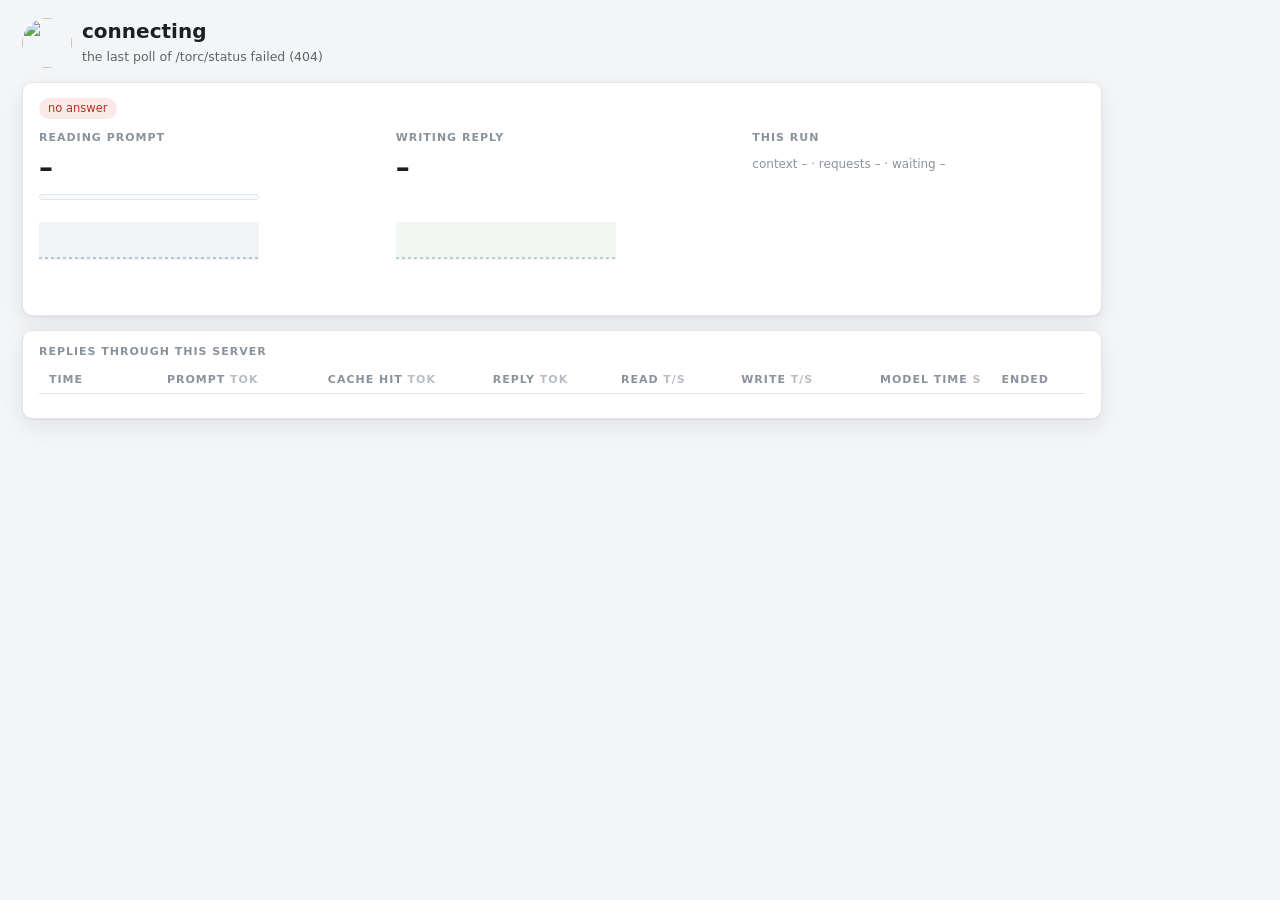
==== model/src/chat/status.html @ 4c2786c3 "server: its own status page, off unless TORC_STATUS=1 /torc/status answers with the numbers the page" ====
<!doctype html>
<!-- What this server is doing: the model it runs, how far the prompt in progress has been read, and the replies that
     went through it. Everything on the page is a number the server measured over a named interval - the seconds a
     prompt has been reading, the seconds a reply has been writing - so the page does arithmetic with nothing but a
     division, and holds no history of its own to drift out of step. -->
<meta charset="utf-8">
<!-- the page loads nothing but its own server: no fonts, no scripts, no analytics to trust with the model's name.
     Everything below is inline, and the two connections it makes are both to this server - the numbers at
     /torc/status and the app's own mark at /torc/mark.png -->
<meta http-equiv="Content-Security-Policy"
      content="default-src 'none'; connect-src 'self'; img-src 'self'; style-src 'unsafe-inline';
           script-src 'unsafe-inline'">
<title>torc · status</title>
<meta name="viewport" content="width=device-width, initial-scale=1">
<style>
/* The colours, fonts and shapes below are the desktop app's own: the values are copied from ui/renderer/styles.css,
   same variable names, and the dark values come from the same prefers-color-scheme query the app answers. So this
   page takes the theme the app is in - the system's - without a setting of its own, and keeps the app's one accent
   with colour reserved for state. The series colours are those tokens: reading is the accent, writing is the good
   colour, a stalled prompt is the warn colour. */
:root {
  --ground: #F4F5F7; --panel: #FFFFFF; --panel2: #F9FAFB; --line: #E2E5E9;
  --ink: #1B1F24; --ink2: #5A646F; --ink3: #8A939D;
  --accent: #2F5D8A; --accent-soft: #E7EEF5;
  --good: #2E7D4F; --good-soft: #E6F2EB; --warn: #A86A12; --warn-soft: #FBF1E1; --bad: #B83227; --bad-soft: #FBE9E7;
  --shadow: 0 1px 2px rgba(16, 24, 32, .06), 0 8px 24px rgba(16, 24, 32, .08);
  --ui: "Segoe UI Variable Text", "Segoe UI", system-ui, sans-serif;
  --display: "Segoe UI Variable Display", "Segoe UI", system-ui, sans-serif;
  --mono: "Cascadia Mono", "Cascadia Code", Consolas, monospace;
  --read: var(--accent); --write: var(--good); --busy: var(--warn); --idle: var(--ink3);
  color-scheme: light;
}
@media (prefers-color-scheme: dark) {
  :root {
    --ground: #101317; --panel: #161A1F; --panel2: #1B2026; --line: #262C33;
    --ink: #E5E8EC; --ink2: #9AA4AF; --ink3: #6C7681;
    --accent: #79A9D8; --accent-soft: #1C2A38;
    --good: #5FB585; --good-soft: #17271E; --warn: #D9A04A; --warn-soft: #2A2214; --bad: #E06A5F; --bad-soft: #2E1816;
    --shadow: 0 1px 2px rgba(0, 0, 0, .4), 0 10px 30px rgba(0, 0, 0, .35);
    color-scheme: dark;
  }
}
* { box-sizing: border-box; }
[hidden] { display: none !important; }
:focus-visible { outline: 2px solid var(--accent); outline-offset: 2px; border-radius: 4px; }
body {
  margin: 0; padding: 18px 22px 28px; background: var(--ground); color: var(--ink);
  font: 13.5px/1.5 var(--ui); animation: fadein .45s ease-out both;
}
@keyframes fadein { from { opacity: 0; } to { opacity: 1; } }
.num, .v { font-variant-numeric: tabular-nums; }
main { max-width: 1080px; }
/* the model name and the two lines under it are the page's title block, in the app's own title sizes */
h1 { font: 600 20px/1.25 var(--display); margin: 0 0 4px; overflow-wrap: anywhere; }
.sub { color: var(--ink2); font-size: 12.5px; }
/* the header is the desktop app's header: its mark, then two lines beside it. The values are the app's own from
   ui/renderer/styles.css, including the round crop, so the page reads as the same product rather than a related one */
.brand { display: flex; align-items: center; gap: 10px; }
/* the app's mark and its round crop at the size a heading read from across a room works at - the app draws it inside
   a window, the page draws the same bytes larger. The size is written here and not left to the file: the mark's own
   pixels are 96, and a rule CSS cannot parse is not an error page, it is a logo at 96 */
.brand .mark { width: 50px; height: 50px; display: block; border-radius: 50%; }
section { background: var(--panel); border: 1px solid var(--line); border-radius: 10px; box-shadow: var(--shadow);
  padding: 14px 16px 16px; margin-top: 14px; }
/* panel labels: the app's h3 - small, uppercase, letter-spaced, in the third ink */
h2, .k { font: 600 11px var(--ui); letter-spacing: .09em; text-transform: uppercase; color: var(--ink3);
  margin: 0 0 8px; }
/* the panels start at the same line: their labels are for the numbers under them, and centring them makes one long
   heading push every other heading down the page */
.row { display: flex; flex-wrap: wrap; gap: 24px; }
/* what the engine is doing, on its own line above the tiles. It was a column of the row below: it carries a few words
   and nothing else, and a column that wide is what separated the reading and writing tiles once the window got narrow
   enough for the row to wrap */
.state { margin-bottom: 12px; }
/* a metric is a column, and its graph is pushed to the bottom of it: the two graphs are then drawn at the same height
   on the page, which they were not while each card took its own height. What makes the reading card taller is its
   progress bar, and the honest answer to that is for the other cards to leave the same space empty - a bar is not
   something a prompt that is not being read has - rather than for their graphs to ride up beside it */
.metric { flex: 1 1 14rem; min-width: 12rem; display: flex; flex-direction: column; }
.v { font-size: 1.75rem; font-weight: 600; line-height: 1.15; }
/* a rate the server measured minutes ago is the best guess at the current one, but it is not a moving number, and
   showing it in the ink colour of a live one is how it gets read as one */
.v.stale { color: var(--ink2); }
.s { color: var(--ink3); font-size: 12px; margin-top: 3px; }
/* what a prompt is doing in words grows and shrinks from second to second. Everything a reader watches - the number,
   the bar, the curve - is laid out above those words, and their height is reserved, so that nothing below the number
   moves while a prompt is being read */
#readsub, #writesub { min-height: 3em; }
.badge { display: inline-flex; align-items: center; gap: 5px; padding: 1px 8px; border-radius: 999px;
  font-size: 11.5px; background: var(--panel2); color: var(--ink2); border: 1px solid var(--line); }
.badge.busy { background: var(--accent-soft); color: var(--accent); border-color: transparent; }
.badge.bad { background: var(--bad-soft); color: var(--bad); border-color: transparent; }
/* how much of the prompt has been read, when its size is known: a bar is read at a glance, a token count is not. The
   second segment is how far the block in flight has got. It is drawn apart from the first on purpose: the first counts
   tokens the engine finished, the second is how far one forward pass has travelled, which is a different kind of
   number and should not look like the same one. */
/* the width a graph is drawn at, and the bar over it is drawn at the same width so the two read as two views of one
   prompt. Said once, because a plot that gets wider and leaves its bar behind is the interesting failure */
:root { --plot: 220px; }
.prog { margin-top: 10px; }
.bar, #readspark, #writespark { width: var(--plot); max-width: 100%; }
.bar { height: 6px; background: var(--panel2); border: 1px solid var(--line); border-radius: 999px;
  overflow: hidden; display: flex; }
.bar i { display: block; height: 100%; width: 0; background: var(--accent); border-radius: 999px;
  transition: width .4s ease; }
.bar i.part { opacity: .35; border-top-left-radius: 0; border-bottom-left-radius: 0; }
/* the percent belongs to the bar it measures, not to the sentence above it: centred under the track it is read as the
   bar's own label, and the track is never removed - an empty one says "nothing is being read" without moving anything
   on the page. Its height is its own line height whether or not there is a percent to show: a label that appears and
   disappears moves the graph below it by a few pixels at the start and end of every prompt */
.pct { text-align: center; color: var(--ink3); font-size: 11.5px; margin-top: 4px; min-height: 1.5em;
  font-variant-numeric: tabular-nums; }
/* whether this model was measured on this machine, said under its name: every speed further down the page depends on
   it, so it belongs above them rather than in a table a reader has to open */
.lay.bad { color: var(--warn); font-weight: 600; }
svg { display: block; max-width: 100%; }
/* the graph of a metric is pinned to the bottom of its card: the two graphs are then on one line down the page, and
   the padding is the gap that stays when there is no room left to distribute */
#readspark, #writespark { margin-top: auto; }
/* the gap above a graph lives in the drawing, never as padding on the svg: padding moves the drawing down inside its
   own box and the box then clips what it grew over, which is 34 units of plot losing its bottom 6 - exactly the row
   the line at 0 is drawn on. A card that is narrower than the plot gets the same treatment horizontally, so the plot
   is given a viewBox and scales instead of losing the samples at the right, which are the newest ones. */
table { width: 100%; border-collapse: collapse; font-variant-numeric: tabular-nums; }
th, td { text-align: left; padding: 7px 10px; border-bottom: 1px solid var(--line); font-size: 12.5px; }
th.n, td.n { text-align: right; }
/* headers sit at the top of their column: one of them wraps to two lines and the others would otherwise sit level
   with its second, which reads as a column of numbers starting in the middle of the table */
th { color: var(--ink3); vertical-align: top; font: 600 11px var(--ui); letter-spacing: .09em;
    text-transform: uppercase; }
th .u { opacity: .6; }
td.snip { padding-top: 0; color: var(--ink3); white-space: nowrap; overflow: hidden;
          text-overflow: ellipsis; max-width: 34rem; }
/* a request and its text are one entry: the line the shared cell border draws between them reads as another row of
   numbers, so the pair keeps one line under it and none inside */
tr.pair td { border-bottom: 0; padding-bottom: 2px; }
/* an address in the same fixed-width face the numbers use: it is compared across rows by eye, and a proportional face
   makes 192.0.2.1 and 192.0.2.7 look the same width apart */
td.ip { font-family: var(--mono); font-size: 12px; color: var(--ink2); white-space: nowrap; }
/* A phone is narrower than nine columns: measured at 390px the header row alone wants 744px, so the columns are
   squeezed to 51-72px each, every header wraps to several lines and the last three columns leave the screen. Below that
   width a reply becomes a small block instead, three lines of labelled values in the same order as the columns. The
   labels are the column headers' own words, carried on each cell as data-l for exactly this case, so nothing gains or
   loses a name between the two layouts and a renamed header has to be renamed in one place. */
@media (max-width: 640px) {
  #replies thead { display: none; }
  #replies tbody tr { display: grid; grid-template-columns: repeat(3, minmax(0, auto)); gap: 2px 8px;
    padding: 4px 0; border-bottom: 1px solid var(--line); }
  #replies tbody tr.pair { border-bottom: 0; padding-bottom: 0; }
  #replies td { border: 0; padding: 0; text-align: left; min-width: 0; overflow-wrap: anywhere; }
  /* the column's own words ride on the cell, so the names stay the same in both layouts. The caption is its own line:
     a long value ("453.9 s" under model time s) sharing the caption's line breaks the number across two instead. */
  #replies td[data-l]::before { content: attr(data-l); display: block; color: var(--ink3);
    font: 600 9.5px var(--ui); letter-spacing: .09em; text-transform: uppercase; }
  /* a reply's end belongs next to the line that says when it started, not at the bottom of the block: together they
     are the span being looked at. Pinning it leaves the other eight cells to fill the lines below in column order. */
  #replies td[data-l="ended"] { grid-column: 3; grid-row: 1; }
  #replies td[colspan] { grid-column: 1 / -1; }
}
.off { color: var(--ink3); font-size: 12px; margin-top: 8px; }
</style>
<main>
<div class="brand">
  <img class="mark" src="/torc/mark.png" alt="">
  <div>
    <h1 id="model">connecting</h1>
    <div class="sub" id="engine"></div>
  </div>
</div>

<section>
  <div class="state"><div id="state" class="badge">idle</div></div>
  <div class="row">
    <div class="metric"><div class="k">reading prompt</div>
      <div class="v" id="read">–</div>
      <div class="prog"><div class="bar" id="readbar"><i id="readfill"></i><i id="readpart" class="part"></i></div>
        <div class="pct" id="readpct"></div></div>
      <svg id="readspark" width="220" height="38" viewBox="0 0 220 38" preserveAspectRatio="none"></svg>
      <div class="s" id="readsub"></div></div>
    <div class="metric"><div class="k">writing reply</div>
      <div class="v" id="write">–</div>
      <svg id="writespark" width="220" height="38" viewBox="0 0 220 38" preserveAspectRatio="none"></svg>
      <div class="s" id="writesub"></div></div>
    <div class="metric"><div class="k">this run</div>
      <div class="s" id="run">context – · requests – · waiting –</div></div>
  </div>
</section>

<section>
  <div class="k">replies through this server</div>
  <table id="replies"><thead><tr>
    <th>time</th><th class="ip" id="thclient" hidden>from</th><th class="n">prompt <span class="u">tok</span></th>
    <th class="n">Cache Hit <span class="u">tok</span></th>
    <th class="n">reply <span class="u">tok</span></th>
    <th class="n">read <span class="u">t/s</span></th><th class="n">write <span class="u">t/s</span></th>
    <th class="n">model time <span class="u">s</span></th><th>ended</th>
  </tr></thead><tbody></tbody></table>
  <div class="off" id="notext"></div>
</section>
</main>
<script>
// The whole page is one poll of one address. Every rate on it is a number the server measured over a named interval:
// the rate of the block being read, the span the reply's last tokens were written in, the seconds a prompt has been
// reading. The page divides nothing that the server has not already timed, and where it does divide - the average over
// a prompt so far - it says that is what it shows. The graphs are the last minute of those readings, newest at the
// right, history flowing right to left.
const AT = 60;                    // seconds of history in the graphs
const H = {read: [], write: []};  // [epoch_seconds, value], trimmed to AT
const TOP = {};                   // top of each graph's scale, held between polls because it is approached, not reset
// When each series began, kept even after the window has moved past it: the edge drawn at the start of a series
// belongs to that moment, and once it has scrolled out at the left there is nothing there to close.
const BEGUN = {read: 0, write: 0};
const $ = (id) => document.getElementById(id);
const num = (n, d = 0) => (Number.isFinite(n) ? n.toLocaleString(undefined, {maximumFractionDigits: d}) : "–");
// One clock on this page, 24-hour, whatever the browser's locale is set to. The times in that table are read next to
// seconds-elapsed and prompt durations, so an hour that could be twelve hours either way is the one thing on here
// worth pinning down. Grouping of numbers is left to the locale, because a separator that reads wrong is only ugly.
const clock = (epoch) => new Date(epoch * 1000).toLocaleTimeString(undefined, {hour12: false});

function spark(which, id, color) {
  const now = Date.now() / 1000, pts = H[which].filter((p) => now - p[0] <= AT);
  const svg = $(id), w = +svg.getAttribute("width"), h = +svg.getAttribute("height");
  const vals = pts.map((p) => p[1]);
  const hi = Math.max(...vals, 1), lo = Math.min(...vals, hi);
  // a series that never moves has no height to scale against, and a line pinned to the top of the frame reads as
  // "at maximum" when it only means "constant" - so a flat one is drawn through the middle instead
  const flat = hi - lo < 0.02 * hi;
  // The height of the frame is what the window holds, approached a twentieth of its own height per poll rather than
  // jumped to. Recomputed and applied in one step, one block reporting a slightly different rate rescales every point
  // already drawn: the line a reader was watching slid down half its frame and back up while the machine held one
  // speed, and a plot whose ruler changes under the line cannot be read for a trend at all. A new measurement is meant
  // to move the newest point, not the frame around the points before it.
  // Two things follow. Only a series with samples may choose the scale, so the frame's first paint - which has none -
  // cannot seed it at nothing and leave the first real rate climbing towards a frame it starts out above. And the scale
  // is never below the highest value in the window: a scale on its way up must not push the line out of the frame.
  if (pts.length) {
    const want = flat ? hi * 2 : hi * 1.08, cur = TOP[which] || want, step = cur * 0.05;
    const eased = Math.abs(want - cur) <= step ? want : cur + Math.sign(want - cur) * step;
    TOP[which] = Math.max(hi, eased);
  }
  const top = TOP[which] || 1;
  // x counts back from the right edge, so the line grows in from the right and what is already drawn walks left.
  // The zero of the scale sits 2px inside the frame: a rate of nothing is a reading too, and a line laid on the
  // bottom edge is cut in half by the frame, where it looks like a plot that stopped rather than a machine that is
  // idle - which is the one thing a person watching it needs to be able to tell apart.
  const x = (t) => w - ((now - t) / AT) * w;
  // the box is 38 units for 30 of scale: 6 of air under the numbers above it and 2 inside its bottom edge. Both live
  // in the drawing, because anything the box grows by in CSS takes the bottom of the plot away first.
  const y = (v) => 6 + (1 - v / top) * (h - 8);
  const xy = pts.map(([t, v]) => `${x(t)},${y(v)}`).join(" ");
  // three things are drawn whatever the series holds, and the frame's own tint is one of them: the history only
  // starts when the page is opened, so without it the plot is a line growing out of nowhere from the right, and it is
  // not obvious whether nothing is happening or the page stopped drawing.
  // the tint of the plot area (.06) and the tint between the line and its zero (.14) are different strengths of the
  // same colour on purpose: the first says how wide the plot is, the second says how much was measured.
  const bg = `<rect x="0" y="0" width="${w}" height="${h}" fill="${color}" fill-opacity=".06"/>`;
  // the line at 0 is drawn in the series' own colour, below any measured rate, and dashed: a dashed baseline says
  // "this is where nothing is", so it cannot be mistaken for a rate that held, and it stays visible in both tiles
  // while the other one is busy - a writing line parked at 0 during a prefill is the answer to "is it only reading?"
  const zero = `<line x1="0" y1="${y(0)}" x2="${w}" y2="${y(0)}" stroke="${color}" stroke-opacity=".6" `
    + `stroke-dasharray="3 3" stroke-width="1"/>`;
  if (pts.length < 1) {
    svg.innerHTML = bg + zero;
    return;
  }
  // the left end of the drawn series is closed by a stem from zero up to the first value. The history starts when the
  // page is opened, and an open end there reads as a plot that was cut off rather than as a machine that started
  // then. One sample is drawn as this stem alone: a line needs two points, a measurement does not.
  // Once the window has moved past that first sample the stem is dropped: the samples before it were trimmed away, so
  // a vertical line pinned to the left edge would keep claiming a start that is no longer on the screen, standing
  // still while everything in the graph scrolls past it. A single sample keeps its stem however old the series is -
  // it is the only mark that measurement has, and it scrolls out on its own within one window.
  const begun = now - BEGUN[which] <= AT;
  const stem = begun || pts.length < 2
    ? `<line x1="${x(pts[0][0])}" y1="${y(0)}" x2="${x(pts[0][0])}" y2="${y(pts[0][1])}" `
      + `stroke="${color}" stroke-width="1.5"/>`
    : "";
  if (pts.length < 2) {
    svg.innerHTML = bg + zero + stem;
    return;
  }
  const last = pts[pts.length - 1][0];
  const area = `M${x(pts[0][0])},${y(0)} L${xy.replaceAll(" ", " L")} L${x(last)},${y(0)} Z`;
  svg.innerHTML = bg + `<path d="${area}" fill="${color}" fill-opacity=".14"/>` + zero + stem
    + `<polyline points="${xy}" fill="none" stroke="${color}" stroke-width="1.5"/>`;
}

// How old a rate has to be before it stops looking live. The engine measures a block when the block ends, so a rate's
// age runs up to the length of a block before the next report resets it, and a fixed limit dimmed the number once per
// block wherever a block took longer than the limit - the page watching its own threshold instead of the machine. The
// limit is the cadence the engine is keeping now: twice the longest gap between its last reports, never under 8 s.
const CADENCE = {};
function cadenceLimit(which, age) {
  const c = CADENCE[which] || (CADENCE[which] = {age: null, gaps: []});
  // an age that fell means a report arrived, and the age it fell from was the gap between the two
  if (c.age !== null && age < c.age) { c.gaps.push(c.age); if (c.gaps.length > 5) c.gaps.shift(); }
  c.age = age;
  return Math.max(8, 2 * Math.max(0, ...c.gaps));
}

function push(which, value) {
  const now = Date.now() / 1000;
  if (!H[which].length) BEGUN[which] = now;
  H[which].push([now, value]);
  while (H[which].length && now - H[which][0][0] > AT) H[which].shift();
}

function rate(done, seconds) {
  return seconds > 0.05 && done > 0 ? done / seconds : 0;
}

// Whether this model was measured on this machine or the engine is running its built-in rules. The server answers the
// provenance of every setting - the same words as /torc/settings - and it is the first thing to know about any speed
// on this page: an untuned model is a different machine from a tuned one, and a rate read off the two is not
// comparable. So it is here, and it is a hover on the layout word rather than a line above the numbers: it describes
// that word, it is looked up now and then rather than watched, and three sentences of it push the rates a person came
// for down the page. The one part worth seeing without asking is that nothing was measured, which is why an unmeasured
// model makes the word the warn colour.
function tuneNote(d) {
  const c = d.chosen || {}, u = d.in_use || {};
  const all = Object.keys(c);
  // a setting this engine does not report is not one it is running. An x86 build has no NPU tier, so counting its
  // `npu_hot` as "the built-in rule" would put a fifth item in a sentence about the four values below. Only when
  // nothing at all is reported does the count fall back to the settings alone, with no values next to it.
  const keys = Object.keys(u).length ? all.filter((k) => k in u) : all;
  if (!keys.length) return null;
  const kinds = keys.map((k) => c[k]);
  const tuned = kinds.filter((v) => v === "tuned").length;
  const bySwitch = kinds.filter((v) => v === "switch").length;
  // "the rest" is not one thing: a value a person set with a switch and a value nobody chose are different
  // facts about the speed on this page, so they are counted apart instead of lumped as unmeasured.
  const byRule = kinds.length - tuned - bySwitch;
  let label, bad;
  if (!tuned && !bySwitch) {
    label = "not measured on this machine — the numbers below run the engine's built-in rules"; bad = true;
  } else if (tuned === keys.length) { label = "measured on this machine"; bad = false; }
  else {
    const parts = [];
    if (tuned) parts.push(`measured here for ${tuned} of ${keys.length}`);
    if (bySwitch) parts.push(`${bySwitch} set by switches`);
    if (byRule) parts.push(`${byRule} on the built-in rule`);
    label = parts.join(" · "); bad = !tuned;
  }
  const src = { tuned: "measured", switch: "switch" };
  const what = keys.filter((k) => k in u)
    .map((k) => `${k} ${k === "guided" || k === "pin" ? (u[k] ? "on" : "off") : num(u[k])}`
      + ` (${src[c[k]] || "built-in rule"})`).join(" · ");
  // a hover is read in lines, so the answer is built as three of them instead of one long sentence
  return {text: [label, what, d.tune_file].filter(Boolean).join("\n"), bad};
}

function draw(d) {
  const live = d.live || {};
  // the header is the desktop app's: the product, its version, and the model it is running named the way the app
  // names a loaded model - the file, without the folder it lives in or the extension it has. The path a switch was
  // given is what /torc/status answers, and it stays there: it is the thing a person at a terminal needs, and not the
  // thing a person glancing at this page recognises
  $("model").textContent = `ToRc ${d.engine || "?"}${d.model_name ? ` - ${d.model_name}` : " - no model loaded"}`;
  // the layout word carries the tuning answer as its hover and takes the warn colour when nothing was measured here
  const note = tuneNote(d);
  const lay = d.layout
    ? `<span class="lay${note && note.bad ? " bad" : ""}"`
      + (note ? ` title="${esc(note.text)}"` : "") + `>layout ${esc(d.layout)}</span>`
    : "";
  $("engine").innerHTML = [lay, d.n_ctx && `context ${num(d.n_ctx)}`].filter(Boolean).join(" &middot; ");
  const running = !!live.busy;
  const badge = $("state");
  badge.className = "badge" + (running ? " busy" : "");
  badge.textContent = running
    ? (live.prompt_tokens
        ? `reading ${num(live.prompt_done)}/${num(live.prompt_tokens)}`
        : `writing ${num(live.decoded)} tokens`)
    : "idle";
  // a reply that has started writing has no prompt left to read, which is why the two are told apart by the
  // prompt counter rather than by a state the server would have to keep for itself
  const prefill = running && live.prompt_tokens > 0;
  // the rate of the block being read is the server's own measurement, and it is the number that tells a reader
  // whether this prefill is going well right now. Beside it the reading since this prompt's first block ended: both
  // points of that span are measured, and it leaves out the block that begins a prompt, which pays for the machine
  // coming back to the model and yields no tokens until it is over. The average over the whole prompt is not shown:
  // on the 24,501-token prompt an agent sends for a two-letter message, that first block is most of what the number
  // would be measuring, and a reader watching a run wants the speed of the run. The span runs between two of the
  // engine's own reports, so this number moves once a block, like the one above it, and not once a second.
  const now = prefill ? (live.prompt_rate || 0) : 0;
  // the engine only measures a block once it has finished one, so at a long context this rate can be minutes old
  const ageS = prefill ? live.prompt_rate_age_s : null;
  const stale = now > 0 && ageS !== null && ageS > cadenceLimit("read", ageS);
  const since = prefill ? (live.prompt_rate_sustained || 0) : 0;
  const read = now || since;
  // the reply's current speed is the span its last tokens were written in, which the server measured. The average over
  // the whole reply is only shown when there are too few recent tokens to measure a span from - a reply one token into
  // itself has no recent speed - and then the line says it is an average, because an average presented as a live rate
  // is the number that seems to fade out as a reply goes on.
  const avgWrite = running && !prefill ? rate(live.decoded, live.output_seconds) : 0;
  const recent = running && !prefill ? live.output_rate : null;
  const write = recent || avgWrite;
  // once a reply is finished the server keeps no counters for it, and the write tile would show a dash. The last
  // reply's rate is a past number: it is drawn dimmed like a stale rate, named as the last reply, and left out of the
  // graph, where a flat line off a finished reply would read as a rate that held.
  const last = (d.replies || [])[0] || null;
  const lastWrite = last ? rate(last.output, last.output_seconds) : 0;
  // a prompt's reading speed is its engine-measured span after the first block ended, not its whole seconds: the
  // time before the first block ends is the machine coming back to the model, and it is a third of a long prompt.
  // A prompt read in one block has no span between two readings - there the whole prompt is that block, and the
  // pair over the whole prompt is the same reading.
  const readRate = (r) => !r ? 0 : (r.reading_seconds > 0 ? rate(r.reading_tokens, r.reading_seconds)
                                                          : rate(r.prompt, r.prompt_seconds));
  const lastRead = readRate(last);
  push("read", read); push("write", write);
  $("read").textContent = read ? `${num(read, 1)} tok/s` : "–";
  // a rate that has not moved for minutes is shown dimmed rather than dropped: it is the speed the last block of
  // this prompt was read at, which is the best guess at the one being read, but it is not a number that is moving
  $("read").className = "v" + (stale ? " stale" : "");
  // how far through the prompt we are, as a bar and its percent: the token counts say the same thing but ask the
  // reader to divide, and the question a prefill asks is how much longer. The second segment of the bar is how far the
  // block in flight has got: a block is one pass over the model's layers, and between two of them nothing else moves,
  // so without it a long prefill looks frozen for minutes. It assumes each layer costs the same, which wide MoE
  // layers do not, so it is drawn apart from the measured part and named on the bar rather than merged into it.
  const block = d.in_use ? (d.in_use.block || 0) : 0;
  const passDone = prefill ? (live.prompt_layer || 0) : 0;
  const passTotal = prefill ? (live.prompt_layers || 0) : 0;
  // capped at what is left to read: at the last block of a prompt a pass can be further along than the tokens
  // remaining, and a bar running past its own end would be arithmetic, not progress
  const inside = passTotal > 0 && block > 0
    ? Math.min(block * (passDone / passTotal), live.prompt_tokens - live.prompt_done) : 0;
  const donePct = prefill && live.prompt_tokens > 0
    ? Math.min(100, (live.prompt_done / live.prompt_tokens) * 100) : 0;
  const pct = Math.min(100, donePct + (prefill && live.prompt_tokens > 0 ? (inside / live.prompt_tokens) * 100 : 0));
  // the track is never taken off the page. An empty one says nothing is being read, and a bar that appears and
  // disappears with each prompt moves the graph drawn under it
  $("readfill").style.width = `${donePct.toFixed(1)}%`;
  $("readpart").style.width = `${Math.max(0, pct - donePct).toFixed(1)}%`;
  // the label names the measured part only: the second segment rests on layers costing the same each, and a number
  // printed under the bar is one the engine measured rather than one it inferred
  $("readpct").textContent = prefill && live.prompt_tokens > 0 ? `${donePct.toFixed(1)} % read` : "";
  // two lines, because that is what a glance at a running prompt takes: where the reading is, and whether it is going
  // at the rate the number above claims. Everything else the engine could say about this prompt - how long it has been
  // reading, how far inside the block the pass has got, how long is left - is true and is left out: a line that changes
  // length every second moves the numbers above it, and a reader watching a run does not read it anyway. Their
  // height is
  // reserved so that nothing under them shifts. Until a prompt has had a second block reported there is no span to
  // name, and the dash says that better than a sentence about why not.
  $("readsub").innerHTML = prefill
    ? `${num(live.prompt_done)} of ${num(live.prompt_tokens)} tokens<br>`
      + (since ? `avg ${num(since, 1)} tok/s whole prompt` : "–")
    : running ? "reading nothing"
      // once a prompt has been read there is a speed to name; before the first one there is nothing to say. The
      // token count is the one the rate is taken over, so the two numbers name the same span.
      : (lastRead ? `last prompt read: ${num(last.reading_seconds > 0 ? last.reading_tokens : last.prompt)}`
        + ` tokens at avg ${num(lastRead, 1)} tok/s whole prompt` : "idle");
  $("write").textContent = write ? `${num(write, 1)} tok/s` : "–";
  $("writesub").textContent = running
    ? (prefill
        // "nothing yet" only stands until the server has answered something: after that the last reply's speed is a
        // real number about this server, and the sentence that explains why there is none is the worse filler
        ? (lastWrite ? `the last reply: ${num(last.output)} tokens at ${num(lastWrite, 1)} tok/s`
                     : "nothing yet")
        : `${num(live.decoded)} tokens · ${num(live.output_seconds, 1)} s · `
          + (recent ? "rate over the last tokens"
                    : "average over the reply so far, too few tokens yet for a current rate"))
    : (lastWrite ? `the last reply: ${num(last.output)} tokens at ${num(lastWrite, 1)} tok/s` : "idle");
  spark("read", "readspark", "var(--read)"); spark("write", "writespark", "var(--write)");
  const t = d.totals || {};
  $("run").textContent = `context ${num(d.n_ctx)} · replies ${num(t.replies)} · waiting ${num(live.waiting)}`
    + (t.cached_tokens ? ` · ${num(t.cached_tokens)} tokens of a prompt came back from cache` : "");
  // whose request each row was, when the server was told to keep that: an address says who had the conversation, which
  // is a second person's business, so the column is either there or not there rather than there and empty
  const who = !!d.client;
  $("thclient").hidden = !who;
  const cols = who ? 9 : 8;
  const rows = (d.replies || []).map((r) => {
    const snip = !!(r.asked || r.reply);
    return `<tr${snip ? ' class="pair"' : ""}><td data-l="time">${clock(r.started)}</td>`
    + (who ? `<td class="ip" data-l="from" title="${esc(r.client)}">`
             + `${esc(r.client_name || r.client)}</td>` : "")
    // the whole prompt the request arrived with, reused tokens included: the figure a conversation grows against, and
    // the column the next one is a part of. The rate further along stays over the part that was read, not over this.
    + `<td class="n" data-l="prompt tok">${num(r.prompt_total)}</td>`
    + `<td class="n" data-l="Cache Hit tok">${num(r.cached)}</td>`
    + `<td class="n" data-l="reply tok">${num(r.output)}</td>`
    + `<td class="n" data-l="read t/s">${num(readRate(r), 1)}</td>`
    + `<td class="n" data-l="write t/s">${num(rate(r.output, r.output_seconds), 1)}</td>`
    + `<td class="n" data-l="model time s">${num(r.prompt_seconds + r.output_seconds, 1)} s</td>`
    + `<td data-l="ended">${r.finish}</td></tr>`
    + (snip ? `<tr><td class="snip" colspan="${cols}">← ${esc(r.asked)} → `
        // a thinking model whose cap stopped it before it answered: what follows is what it thought, and the page
        // says so instead of letting it read as the answer
        + (r.thinking ? "<em>thinking:</em> " : "") + esc(r.reply) + "</td></tr>" : "");
  }).join("");
  $("replies").tBodies[0].innerHTML = rows || `<tr><td colspan="${cols}" class="off">nothing yet</td></tr>`;
  $("notext").textContent = d.text ? "" : "the text of a request and its reply is not shown: TORC_STATUS_TEXT is off";
}

const esc = (s) => String(s || "").replace(/[&<>"]/g, (c) => (
  {"&": "&amp;", "<": "&lt;", ">": "&gt;", '"': "&quot;"}[c]));

async function poll() {
  try {
    const r = await fetch("/torc/status", {cache: "no-store"});
    if (!r.ok) throw new Error(r.status);
    draw(await r.json());
  } catch (e) {
    // a server that has stopped answering keeps its page up and says so, rather than freezing on its last numbers
    $("state").className = "badge bad";
    $("state").textContent = "no answer";
    $("engine").textContent = `the last poll of /torc/status failed (${e.message})`;
  }
}
// both frames before the first answer: a page that opens on an empty box cannot tell an idle machine from a page
// that has not drawn anything yet, and the two lines at 0 are what say that nothing has happened lately
spark("read", "readspark", "var(--read)");
spark("write", "writespark", "var(--write)");
poll();
setInterval(poll, 1000);
</script>
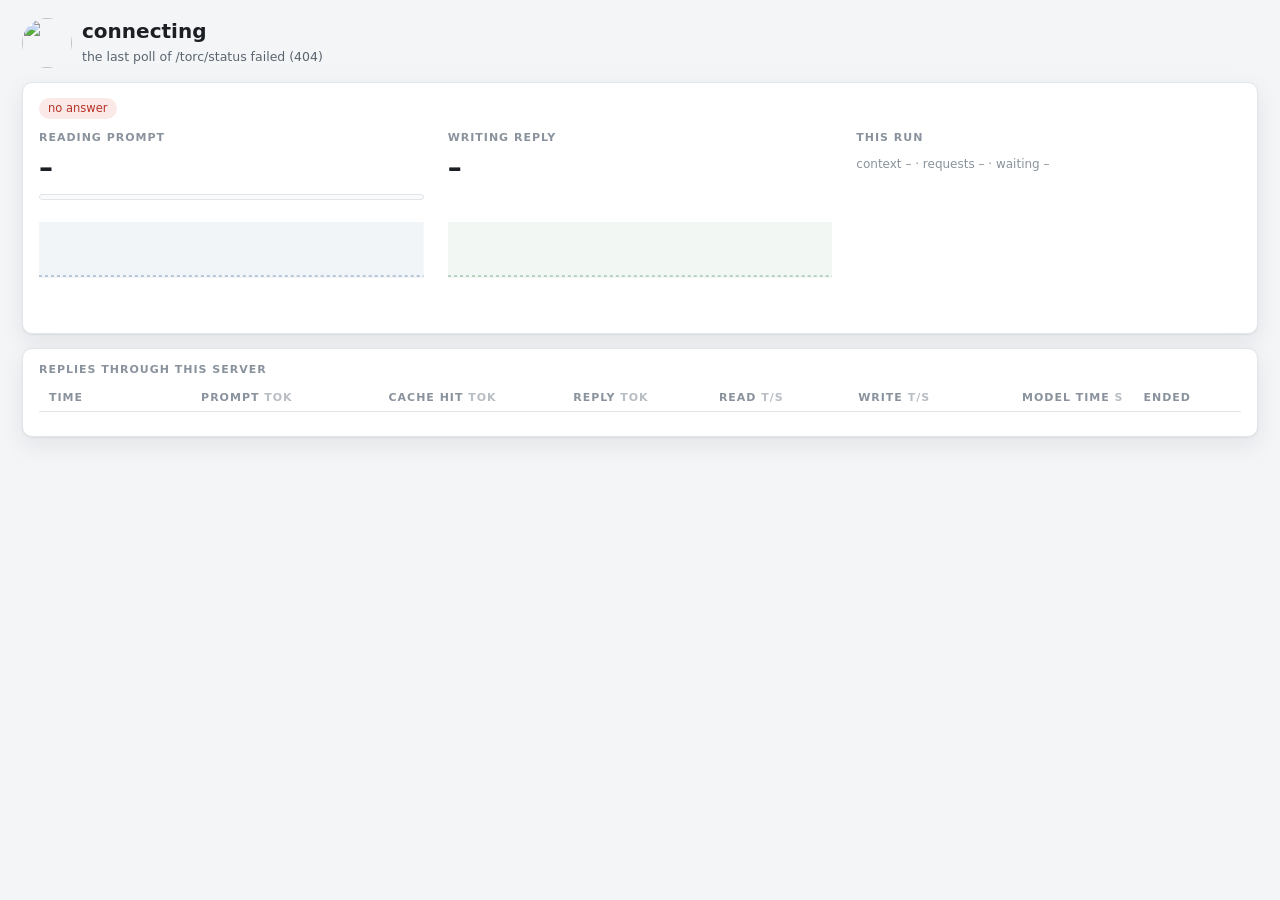
==== commit b759190b: "ToRc 0.1.8" ====
--- a/model/src/chat/status.html
+++ b/model/src/chat/status.html
@@ -10,7 +10,7 @@
 <meta http-equiv="Content-Security-Policy"
       content="default-src 'none'; connect-src 'self'; img-src 'self'; style-src 'unsafe-inline';
            script-src 'unsafe-inline'">
-<title>torc · status</title>
+<title>ToRc · status</title>
 <meta name="viewport" content="width=device-width, initial-scale=1">
 <style>
 /* The colours, fonts and shapes below are the desktop app's own: the values are copied from ui/renderer/styles.css,
@@ -49,7 +49,6 @@
 }
 @keyframes fadein { from { opacity: 0; } to { opacity: 1; } }
 .num, .v { font-variant-numeric: tabular-nums; }
-main { max-width: 1080px; }
 /* the model name and the two lines under it are the page's title block, in the app's own title sizes */
 h1 { font: 600 20px/1.25 var(--display); margin: 0 0 4px; overflow-wrap: anywhere; }
 .sub { color: var(--ink2); font-size: 12.5px; }
@@ -58,7 +57,7 @@
 .brand { display: flex; align-items: center; gap: 10px; }
 /* the app's mark and its round crop at the size a heading read from across a room works at - the app draws it inside
    a window, the page draws the same bytes larger. The size is written here and not left to the file: the mark's own
-   pixels are 96, and a rule CSS cannot parse is not an error page, it is a logo at 96 */
+   pixels are 96, and a rule CSS cannot parse leaves the logo at 96 */
 .brand .mark { width: 50px; height: 50px; display: block; border-radius: 50%; }
 section { background: var(--panel); border: 1px solid var(--line); border-radius: 10px; box-shadow: var(--shadow);
   padding: 14px 16px 16px; margin-top: 14px; }
@@ -74,7 +73,7 @@
 .state { margin-bottom: 12px; }
 /* a metric is a column, and its graph is pushed to the bottom of it: the two graphs are then drawn at the same height
    on the page, which they were not while each card took its own height. What makes the reading card taller is its
-   progress bar, and the honest answer to that is for the other cards to leave the same space empty - a bar is not
+   progress bar, and the answer to that is for the other cards to leave the same space empty - a bar is not
    something a prompt that is not being read has - rather than for their graphs to ride up beside it */
 .metric { flex: 1 1 14rem; min-width: 12rem; display: flex; flex-direction: column; }
 .v { font-size: 1.75rem; font-weight: 600; line-height: 1.15; }
@@ -96,7 +95,7 @@
    number and should not look like the same one. */
 /* the width a graph is drawn at, and the bar over it is drawn at the same width so the two read as two views of one
    prompt. Said once, because a plot that gets wider and leaves its bar behind is the interesting failure */
-:root { --plot: 220px; }
+:root { --plot: 100%; }
 .prog { margin-top: 10px; }
 .bar, #readspark, #writespark { width: var(--plot); max-width: 100%; }
 .bar { height: 6px; background: var(--panel2); border: 1px solid var(--line); border-radius: 999px;
@@ -129,16 +128,18 @@
 th { color: var(--ink3); vertical-align: top; font: 600 11px var(--ui); letter-spacing: .09em;
     text-transform: uppercase; }
 th .u { opacity: .6; }
-td.snip { padding-top: 0; color: var(--ink3); white-space: nowrap; overflow: hidden;
-          text-overflow: ellipsis; max-width: 34rem; }
+/* the end of the request on one line and the start of the reply on the next, each cut to the table's width: on one
+   shared line a long request pushed the reply off the end */
+td.snip { padding-top: 0; color: var(--ink3); max-width: 0; }
+td.snip div { white-space: nowrap; overflow: hidden; text-overflow: ellipsis; }
 /* a request and its text are one entry: the line the shared cell border draws between them reads as another row of
    numbers, so the pair keeps one line under it and none inside */
 tr.pair td { border-bottom: 0; padding-bottom: 2px; }
 /* an address in the same fixed-width face the numbers use: it is compared across rows by eye, and a proportional face
    makes 192.0.2.1 and 192.0.2.7 look the same width apart */
 td.ip { font-family: var(--mono); font-size: 12px; color: var(--ink2); white-space: nowrap; }
-/* A phone is narrower than nine columns: measured at 390px the header row alone wants 744px, so the columns are
-   squeezed to 51-72px each, every header wraps to several lines and the last three columns leave the screen. Below that
+/* A phone is narrower than nine columns: the header row alone is about twice a phone's width, so the columns are
+   squeezed, every header wraps to several lines and the last three columns leave the screen. Below that
    width a reply becomes a small block instead, three lines of labelled values in the same order as the columns. The
    labels are the column headers' own words, carried on each cell as data-l for exactly this case, so nothing gains or
    loses a name between the two layouts and a renamed header has to be renamed in one place. */
@@ -156,12 +157,14 @@
      are the span being looked at. Pinning it leaves the other eight cells to fill the lines below in column order. */
   #replies td[data-l="ended"] { grid-column: 3; grid-row: 1; }
   #replies td[colspan] { grid-column: 1 / -1; }
+  /* the table's width trick for the text lines has no table to take a width from here */
+  #replies td.snip { max-width: none; }
 }
 .off { color: var(--ink3); font-size: 12px; margin-top: 8px; }
 </style>
 <main>
 <div class="brand">
-  <img class="mark" src="/torc/mark.png" alt="">
+  <img class="mark" alt="">
   <div>
     <h1 id="model">connecting</h1>
     <div class="sub" id="engine"></div>
@@ -175,11 +178,11 @@
       <div class="v" id="read">–</div>
       <div class="prog"><div class="bar" id="readbar"><i id="readfill"></i><i id="readpart" class="part"></i></div>
         <div class="pct" id="readpct"></div></div>
-      <svg id="readspark" width="220" height="38" viewBox="0 0 220 38" preserveAspectRatio="none"></svg>
+      <svg id="readspark" width="220" height="56" viewBox="0 0 220 56" preserveAspectRatio="none"></svg>
       <div class="s" id="readsub"></div></div>
     <div class="metric"><div class="k">writing reply</div>
       <div class="v" id="write">–</div>
-      <svg id="writespark" width="220" height="38" viewBox="0 0 220 38" preserveAspectRatio="none"></svg>
+      <svg id="writespark" width="220" height="56" viewBox="0 0 220 56" preserveAspectRatio="none"></svg>
       <div class="s" id="writesub"></div></div>
     <div class="metric"><div class="k">this run</div>
       <div class="s" id="run">context – · requests – · waiting –</div></div>
@@ -202,14 +205,22 @@
 // The whole page is one poll of one address. Every rate on it is a number the server measured over a named interval:
 // the rate of the block being read, the span the reply's last tokens were written in, the seconds a prompt has been
 // reading. The page divides nothing that the server has not already timed, and where it does divide - the average over
-// a prompt so far - it says that is what it shows. The graphs are the last minute of those readings, newest at the
-// right, history flowing right to left.
-const AT = 60;                    // seconds of history in the graphs
-const H = {read: [], write: []};  // [epoch_seconds, value], trimmed to AT
+// a prompt so far - it says that is what it shows. The graphs are the last five minutes the server spent reading or
+// writing, newest at the right. Idle time is left out, so a finished reply stays on the graph until the next one.
+const AT = 300;                   // seconds of busy time in the graphs
+const H = {read: [], write: []};  // [busy-clock seconds, value], trimmed to AT
 const TOP = {};                   // top of each graph's scale, held between polls because it is approached, not reset
 // When each series began, kept even after the window has moved past it: the edge drawn at the start of a series
 // belongs to that moment, and once it has scrolled out at the left there is nothing there to close.
 const BEGUN = {read: 0, write: 0};
+// the graphs' clock: it runs only while the server is busy, and for the poll that sees it stop
+let V = 0, lastPoll = null, wasBusy = false;
+function tick(busy) {
+  const t = Date.now() / 1000;
+  if (lastPoll !== null && (busy || wasBusy)) V += t - lastPoll;
+  lastPoll = t;
+  wasBusy = busy;
+}
 const $ = (id) => document.getElementById(id);
 const num = (n, d = 0) => (Number.isFinite(n) ? n.toLocaleString(undefined, {maximumFractionDigits: d}) : "–");
 // One clock on this page, 24-hour, whatever the browser's locale is set to. The times in that table are read next to
@@ -218,8 +229,12 @@
 const clock = (epoch) => new Date(epoch * 1000).toLocaleTimeString(undefined, {hour12: false});
 
 function spark(which, id, color) {
-  const now = Date.now() / 1000, pts = H[which].filter((p) => now - p[0] <= AT);
-  const svg = $(id), w = +svg.getAttribute("width"), h = +svg.getAttribute("height");
+  const now = V, pts = H[which].filter((p) => now - p[0] <= AT);
+  // drawn at the width the card gives it, so the plot is as wide as the window allows and stays sharp
+  const svg = $(id), h = +svg.getAttribute("height");
+  const w = Math.max(60, Math.round(svg.getBoundingClientRect().width) || +svg.getAttribute("width"));
+  svg.setAttribute("width", w);
+  svg.setAttribute("viewBox", `0 0 ${w} ${h}`);
   const vals = pts.map((p) => p[1]);
   const hi = Math.max(...vals, 1), lo = Math.min(...vals, hi);
   // a series that never moves has no height to scale against, and a line pinned to the top of the frame reads as
@@ -244,7 +259,7 @@
   // bottom edge is cut in half by the frame, where it looks like a plot that stopped rather than a machine that is
   // idle - which is the one thing a person watching it needs to be able to tell apart.
   const x = (t) => w - ((now - t) / AT) * w;
-  // the box is 38 units for 30 of scale: 6 of air under the numbers above it and 2 inside its bottom edge. Both live
+  // the box is 56 units for 48 of scale: 6 of air under the numbers above it and 2 inside its bottom edge. Both live
   // in the drawing, because anything the box grows by in CSS takes the bottom of the plot away first.
   const y = (v) => 6 + (1 - v / top) * (h - 8);
   const xy = pts.map(([t, v]) => `${x(t)},${y(v)}`).join(" ");
@@ -299,7 +314,7 @@
 }
 
 function push(which, value) {
-  const now = Date.now() / 1000;
+  const now = V;
   if (!H[which].length) BEGUN[which] = now;
   H[which].push([now, value]);
   while (H[which].length && now - H[which][0][0] > AT) H[which].shift();
@@ -375,12 +390,9 @@
   // prompt counter rather than by a state the server would have to keep for itself
   const prefill = running && live.prompt_tokens > 0;
   // the rate of the block being read is the server's own measurement, and it is the number that tells a reader
-  // whether this prefill is going well right now. Beside it the reading since this prompt's first block ended: both
-  // points of that span are measured, and it leaves out the block that begins a prompt, which pays for the machine
-  // coming back to the model and yields no tokens until it is over. The average over the whole prompt is not shown:
-  // on the 24,501-token prompt an agent sends for a two-letter message, that first block is most of what the number
-  // would be measuring, and a reader watching a run wants the speed of the run. The span runs between two of the
-  // engine's own reports, so this number moves once a block, like the one above it, and not once a second.
+  // whether this prefill is going well right now. Under it, the average since this prompt's first block ended, both
+  // ends of which the engine measured: tokens over seconds would keep counting seconds between two blocks and sag
+  // with every poll. Once the prompt is read, the line under the tile is the whole prompt's speed, as the API gives it
   const now = prefill ? (live.prompt_rate || 0) : 0;
   // the engine only measures a block once it has finished one, so at a long context this rate can be minutes old
   const ageS = prefill ? live.prompt_rate_age_s : null;
@@ -399,14 +411,13 @@
   // graph, where a flat line off a finished reply would read as a rate that held.
   const last = (d.replies || [])[0] || null;
   const lastWrite = last ? rate(last.output, last.output_seconds) : 0;
-  // a prompt's reading speed is its engine-measured span after the first block ended, not its whole seconds: the
-  // time before the first block ends is the machine coming back to the model, and it is a third of a long prompt.
-  // A prompt read in one block has no span between two readings - there the whole prompt is that block, and the
-  // pair over the whole prompt is the same reading.
-  const readRate = (r) => !r ? 0 : (r.reading_seconds > 0 ? rate(r.reading_tokens, r.reading_seconds)
-                                                          : rate(r.prompt, r.prompt_seconds));
+  // a prompt's reading speed: the tokens read over the seconds reading them, the figure the API's timings give
+  const readRate = (r) => (r ? rate(r.prompt, r.prompt_seconds) : 0);
   const lastRead = readRate(last);
-  push("read", read); push("write", write);
+  // the graphs take a sample while the server is busy, and one more as it stops, so a run ends on its line at 0
+  const was = wasBusy;
+  tick(running);
+  if (running || was) { push("read", read); push("write", write); }
   $("read").textContent = read ? `${num(read, 1)} tok/s` : "–";
   // a rate that has not moved for minutes is shown dimmed rather than dropped: it is the speed the last block of
   // this prompt was read at, which is the best guess at the one being read, but it is not a number that is moving
@@ -442,12 +453,13 @@
   // name, and the dash says that better than a sentence about why not.
   $("readsub").innerHTML = prefill
     ? `${num(live.prompt_done)} of ${num(live.prompt_tokens)} tokens<br>`
-      + (since ? `avg ${num(since, 1)} tok/s whole prompt` : "–")
+      + (since ? `avg ${num(since, 1)} tok/s since the first block` : "–")
     : running ? "reading nothing"
-      // once a prompt has been read there is a speed to name; before the first one there is nothing to say. The
-      // token count is the one the rate is taken over, so the two numbers name the same span.
-      : (lastRead ? `last prompt read: ${num(last.reading_seconds > 0 ? last.reading_tokens : last.prompt)}`
-        + ` tokens at avg ${num(lastRead, 1)} tok/s whole prompt` : "idle");
+      // the last prompt in the table's own numbers: its size, the part that came from cache, and the speed the rest
+      // was read at
+      : (lastRead ? `last prompt: ${num(last.prompt_total)} tokens`
+        + (last.cached ? `, ${num(last.cached)} from cache` : "")
+        + `, read at ${num(lastRead, 1)} tok/s` : "idle");
   $("write").textContent = write ? `${num(write, 1)} tok/s` : "–";
   $("writesub").textContent = running
     ? (prefill
@@ -482,10 +494,10 @@
     + `<td class="n" data-l="write t/s">${num(rate(r.output, r.output_seconds), 1)}</td>`
     + `<td class="n" data-l="model time s">${num(r.prompt_seconds + r.output_seconds, 1)} s</td>`
     + `<td data-l="ended">${r.finish}</td></tr>`
-    + (snip ? `<tr><td class="snip" colspan="${cols}">← ${esc(r.asked)} → `
+    + (snip ? `<tr><td class="snip" colspan="${cols}"><div>← ${esc(r.asked)}</div><div>→ `
         // a thinking model whose cap stopped it before it answered: what follows is what it thought, and the page
         // says so instead of letting it read as the answer
-        + (r.thinking ? "<em>thinking:</em> " : "") + esc(r.reply) + "</td></tr>" : "");
+        + (r.thinking ? "<em>thinking:</em> " : "") + esc(r.reply) + "</div></td></tr>" : "");
   }).join("");
   $("replies").tBodies[0].innerHTML = rows || `<tr><td colspan="${cols}" class="off">nothing yet</td></tr>`;
   $("notext").textContent = d.text ? "" : "the text of a request and its reply is not shown: TORC_STATUS_TEXT is off";
@@ -493,6 +505,10 @@
 
 const esc = (s) => String(s || "").replace(/[&<>"]/g, (c) => (
   {"&": "&amp;", "<": "&lt;", ">": "&gt;", '"': "&quot;"}[c]));
+
+// with TORC_STATUS_KEY on, another machine's browser asks for the key once, in its own login box, and sends it with
+// both of these from then on
+document.querySelector("img.mark").src = "/torc/mark.png";
 
 async function poll() {
   try {
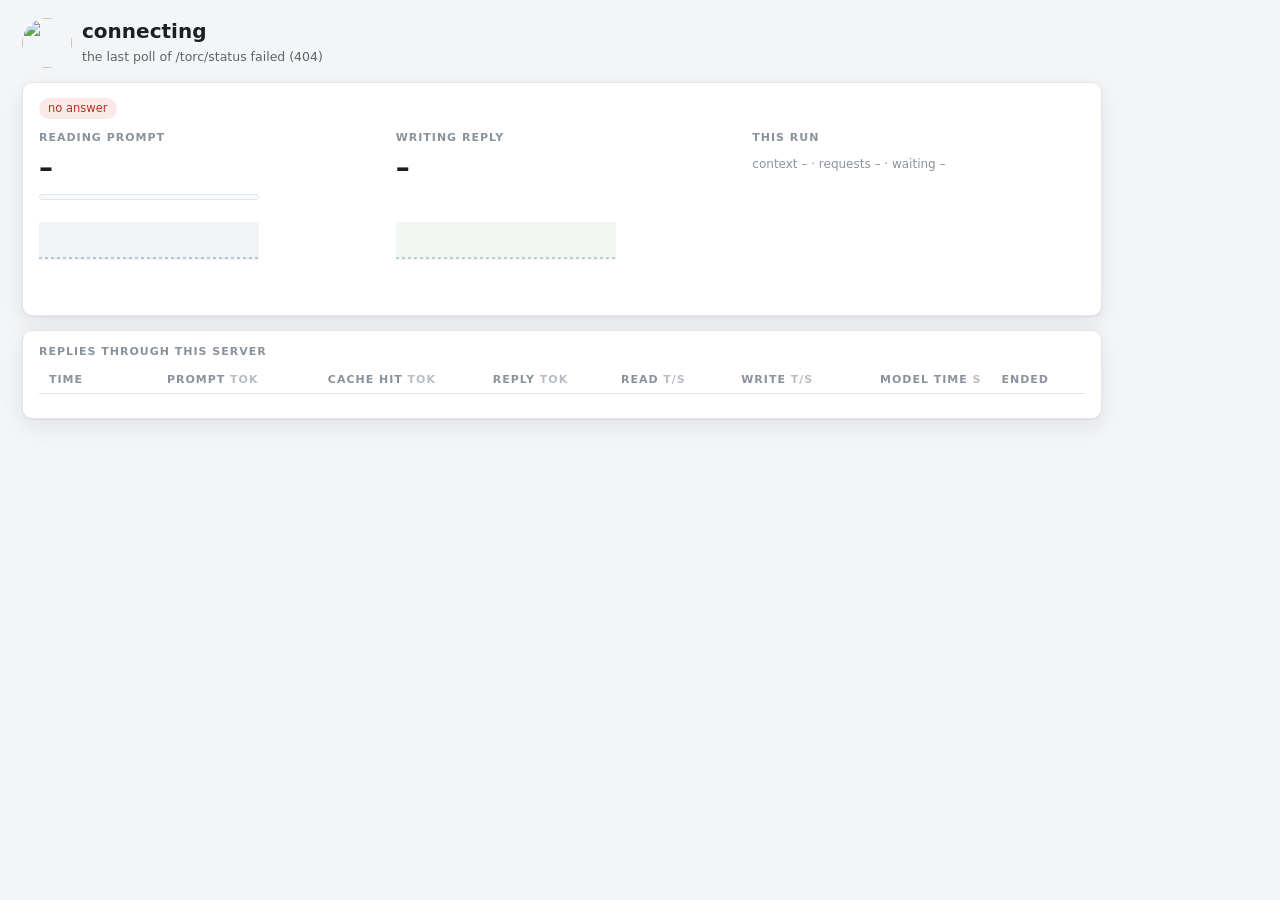
==== commit bc6ac13d: "Merge pull request #4 from rainersc/pr-6-status-page A server that is reading a prompt can say how f" ====
--- a/model/src/chat/status.html
+++ b/model/src/chat/status.html
@@ -10,7 +10,7 @@
 <meta http-equiv="Content-Security-Policy"
       content="default-src 'none'; connect-src 'self'; img-src 'self'; style-src 'unsafe-inline';
            script-src 'unsafe-inline'">
-<title>ToRc · status</title>
+<title>torc · status</title>
 <meta name="viewport" content="width=device-width, initial-scale=1">
 <style>
 /* The colours, fonts and shapes below are the desktop app's own: the values are copied from ui/renderer/styles.css,
@@ -49,6 +49,7 @@
 }
 @keyframes fadein { from { opacity: 0; } to { opacity: 1; } }
 .num, .v { font-variant-numeric: tabular-nums; }
+main { max-width: 1080px; }
 /* the model name and the two lines under it are the page's title block, in the app's own title sizes */
 h1 { font: 600 20px/1.25 var(--display); margin: 0 0 4px; overflow-wrap: anywhere; }
 .sub { color: var(--ink2); font-size: 12.5px; }
@@ -57,7 +58,7 @@
 .brand { display: flex; align-items: center; gap: 10px; }
 /* the app's mark and its round crop at the size a heading read from across a room works at - the app draws it inside
    a window, the page draws the same bytes larger. The size is written here and not left to the file: the mark's own
-   pixels are 96, and a rule CSS cannot parse leaves the logo at 96 */
+   pixels are 96, and a rule CSS cannot parse is not an error page, it is a logo at 96 */
 .brand .mark { width: 50px; height: 50px; display: block; border-radius: 50%; }
 section { background: var(--panel); border: 1px solid var(--line); border-radius: 10px; box-shadow: var(--shadow);
   padding: 14px 16px 16px; margin-top: 14px; }
@@ -73,7 +74,7 @@
 .state { margin-bottom: 12px; }
 /* a metric is a column, and its graph is pushed to the bottom of it: the two graphs are then drawn at the same height
    on the page, which they were not while each card took its own height. What makes the reading card taller is its
-   progress bar, and the answer to that is for the other cards to leave the same space empty - a bar is not
+   progress bar, and the honest answer to that is for the other cards to leave the same space empty - a bar is not
    something a prompt that is not being read has - rather than for their graphs to ride up beside it */
 .metric { flex: 1 1 14rem; min-width: 12rem; display: flex; flex-direction: column; }
 .v { font-size: 1.75rem; font-weight: 600; line-height: 1.15; }
@@ -95,7 +96,7 @@
    number and should not look like the same one. */
 /* the width a graph is drawn at, and the bar over it is drawn at the same width so the two read as two views of one
    prompt. Said once, because a plot that gets wider and leaves its bar behind is the interesting failure */
-:root { --plot: 100%; }
+:root { --plot: 220px; }
 .prog { margin-top: 10px; }
 .bar, #readspark, #writespark { width: var(--plot); max-width: 100%; }
 .bar { height: 6px; background: var(--panel2); border: 1px solid var(--line); border-radius: 999px;
@@ -128,18 +129,16 @@
 th { color: var(--ink3); vertical-align: top; font: 600 11px var(--ui); letter-spacing: .09em;
     text-transform: uppercase; }
 th .u { opacity: .6; }
-/* the end of the request on one line and the start of the reply on the next, each cut to the table's width: on one
-   shared line a long request pushed the reply off the end */
-td.snip { padding-top: 0; color: var(--ink3); max-width: 0; }
-td.snip div { white-space: nowrap; overflow: hidden; text-overflow: ellipsis; }
+td.snip { padding-top: 0; color: var(--ink3); white-space: nowrap; overflow: hidden;
+          text-overflow: ellipsis; max-width: 34rem; }
 /* a request and its text are one entry: the line the shared cell border draws between them reads as another row of
    numbers, so the pair keeps one line under it and none inside */
 tr.pair td { border-bottom: 0; padding-bottom: 2px; }
 /* an address in the same fixed-width face the numbers use: it is compared across rows by eye, and a proportional face
    makes 192.0.2.1 and 192.0.2.7 look the same width apart */
 td.ip { font-family: var(--mono); font-size: 12px; color: var(--ink2); white-space: nowrap; }
-/* A phone is narrower than nine columns: the header row alone is about twice a phone's width, so the columns are
-   squeezed, every header wraps to several lines and the last three columns leave the screen. Below that
+/* A phone is narrower than nine columns: measured at 390px the header row alone wants 744px, so the columns are
+   squeezed to 51-72px each, every header wraps to several lines and the last three columns leave the screen. Below that
    width a reply becomes a small block instead, three lines of labelled values in the same order as the columns. The
    labels are the column headers' own words, carried on each cell as data-l for exactly this case, so nothing gains or
    loses a name between the two layouts and a renamed header has to be renamed in one place. */
@@ -157,14 +156,12 @@
      are the span being looked at. Pinning it leaves the other eight cells to fill the lines below in column order. */
   #replies td[data-l="ended"] { grid-column: 3; grid-row: 1; }
   #replies td[colspan] { grid-column: 1 / -1; }
-  /* the table's width trick for the text lines has no table to take a width from here */
-  #replies td.snip { max-width: none; }
 }
 .off { color: var(--ink3); font-size: 12px; margin-top: 8px; }
 </style>
 <main>
 <div class="brand">
-  <img class="mark" alt="">
+  <img class="mark" src="/torc/mark.png" alt="">
   <div>
     <h1 id="model">connecting</h1>
     <div class="sub" id="engine"></div>
@@ -178,11 +175,11 @@
       <div class="v" id="read">–</div>
       <div class="prog"><div class="bar" id="readbar"><i id="readfill"></i><i id="readpart" class="part"></i></div>
         <div class="pct" id="readpct"></div></div>
-      <svg id="readspark" width="220" height="56" viewBox="0 0 220 56" preserveAspectRatio="none"></svg>
+      <svg id="readspark" width="220" height="38" viewBox="0 0 220 38" preserveAspectRatio="none"></svg>
       <div class="s" id="readsub"></div></div>
     <div class="metric"><div class="k">writing reply</div>
       <div class="v" id="write">–</div>
-      <svg id="writespark" width="220" height="56" viewBox="0 0 220 56" preserveAspectRatio="none"></svg>
+      <svg id="writespark" width="220" height="38" viewBox="0 0 220 38" preserveAspectRatio="none"></svg>
       <div class="s" id="writesub"></div></div>
     <div class="metric"><div class="k">this run</div>
       <div class="s" id="run">context – · requests – · waiting –</div></div>
@@ -205,22 +202,14 @@
 // The whole page is one poll of one address. Every rate on it is a number the server measured over a named interval:
 // the rate of the block being read, the span the reply's last tokens were written in, the seconds a prompt has been
 // reading. The page divides nothing that the server has not already timed, and where it does divide - the average over
-// a prompt so far - it says that is what it shows. The graphs are the last five minutes the server spent reading or
-// writing, newest at the right. Idle time is left out, so a finished reply stays on the graph until the next one.
-const AT = 300;                   // seconds of busy time in the graphs
-const H = {read: [], write: []};  // [busy-clock seconds, value], trimmed to AT
+// a prompt so far - it says that is what it shows. The graphs are the last minute of those readings, newest at the
+// right, history flowing right to left.
+const AT = 60;                    // seconds of history in the graphs
+const H = {read: [], write: []};  // [epoch_seconds, value], trimmed to AT
 const TOP = {};                   // top of each graph's scale, held between polls because it is approached, not reset
 // When each series began, kept even after the window has moved past it: the edge drawn at the start of a series
 // belongs to that moment, and once it has scrolled out at the left there is nothing there to close.
 const BEGUN = {read: 0, write: 0};
-// the graphs' clock: it runs only while the server is busy, and for the poll that sees it stop
-let V = 0, lastPoll = null, wasBusy = false;
-function tick(busy) {
-  const t = Date.now() / 1000;
-  if (lastPoll !== null && (busy || wasBusy)) V += t - lastPoll;
-  lastPoll = t;
-  wasBusy = busy;
-}
 const $ = (id) => document.getElementById(id);
 const num = (n, d = 0) => (Number.isFinite(n) ? n.toLocaleString(undefined, {maximumFractionDigits: d}) : "–");
 // One clock on this page, 24-hour, whatever the browser's locale is set to. The times in that table are read next to
@@ -229,12 +218,8 @@
 const clock = (epoch) => new Date(epoch * 1000).toLocaleTimeString(undefined, {hour12: false});
 
 function spark(which, id, color) {
-  const now = V, pts = H[which].filter((p) => now - p[0] <= AT);
-  // drawn at the width the card gives it, so the plot is as wide as the window allows and stays sharp
-  const svg = $(id), h = +svg.getAttribute("height");
-  const w = Math.max(60, Math.round(svg.getBoundingClientRect().width) || +svg.getAttribute("width"));
-  svg.setAttribute("width", w);
-  svg.setAttribute("viewBox", `0 0 ${w} ${h}`);
+  const now = Date.now() / 1000, pts = H[which].filter((p) => now - p[0] <= AT);
+  const svg = $(id), w = +svg.getAttribute("width"), h = +svg.getAttribute("height");
   const vals = pts.map((p) => p[1]);
   const hi = Math.max(...vals, 1), lo = Math.min(...vals, hi);
   // a series that never moves has no height to scale against, and a line pinned to the top of the frame reads as
@@ -259,7 +244,7 @@
   // bottom edge is cut in half by the frame, where it looks like a plot that stopped rather than a machine that is
   // idle - which is the one thing a person watching it needs to be able to tell apart.
   const x = (t) => w - ((now - t) / AT) * w;
-  // the box is 56 units for 48 of scale: 6 of air under the numbers above it and 2 inside its bottom edge. Both live
+  // the box is 38 units for 30 of scale: 6 of air under the numbers above it and 2 inside its bottom edge. Both live
   // in the drawing, because anything the box grows by in CSS takes the bottom of the plot away first.
   const y = (v) => 6 + (1 - v / top) * (h - 8);
   const xy = pts.map(([t, v]) => `${x(t)},${y(v)}`).join(" ");
@@ -314,7 +299,7 @@
 }
 
 function push(which, value) {
-  const now = V;
+  const now = Date.now() / 1000;
   if (!H[which].length) BEGUN[which] = now;
   H[which].push([now, value]);
   while (H[which].length && now - H[which][0][0] > AT) H[which].shift();
@@ -390,9 +375,12 @@
   // prompt counter rather than by a state the server would have to keep for itself
   const prefill = running && live.prompt_tokens > 0;
   // the rate of the block being read is the server's own measurement, and it is the number that tells a reader
-  // whether this prefill is going well right now. Under it, the average since this prompt's first block ended, both
-  // ends of which the engine measured: tokens over seconds would keep counting seconds between two blocks and sag
-  // with every poll. Once the prompt is read, the line under the tile is the whole prompt's speed, as the API gives it
+  // whether this prefill is going well right now. Beside it the reading since this prompt's first block ended: both
+  // points of that span are measured, and it leaves out the block that begins a prompt, which pays for the machine
+  // coming back to the model and yields no tokens until it is over. The average over the whole prompt is not shown:
+  // on the 24,501-token prompt an agent sends for a two-letter message, that first block is most of what the number
+  // would be measuring, and a reader watching a run wants the speed of the run. The span runs between two of the
+  // engine's own reports, so this number moves once a block, like the one above it, and not once a second.
   const now = prefill ? (live.prompt_rate || 0) : 0;
   // the engine only measures a block once it has finished one, so at a long context this rate can be minutes old
   const ageS = prefill ? live.prompt_rate_age_s : null;
@@ -411,13 +399,14 @@
   // graph, where a flat line off a finished reply would read as a rate that held.
   const last = (d.replies || [])[0] || null;
   const lastWrite = last ? rate(last.output, last.output_seconds) : 0;
-  // a prompt's reading speed: the tokens read over the seconds reading them, the figure the API's timings give
-  const readRate = (r) => (r ? rate(r.prompt, r.prompt_seconds) : 0);
+  // a prompt's reading speed is its engine-measured span after the first block ended, not its whole seconds: the
+  // time before the first block ends is the machine coming back to the model, and it is a third of a long prompt.
+  // A prompt read in one block has no span between two readings - there the whole prompt is that block, and the
+  // pair over the whole prompt is the same reading.
+  const readRate = (r) => !r ? 0 : (r.reading_seconds > 0 ? rate(r.reading_tokens, r.reading_seconds)
+                                                          : rate(r.prompt, r.prompt_seconds));
   const lastRead = readRate(last);
-  // the graphs take a sample while the server is busy, and one more as it stops, so a run ends on its line at 0
-  const was = wasBusy;
-  tick(running);
-  if (running || was) { push("read", read); push("write", write); }
+  push("read", read); push("write", write);
   $("read").textContent = read ? `${num(read, 1)} tok/s` : "–";
   // a rate that has not moved for minutes is shown dimmed rather than dropped: it is the speed the last block of
   // this prompt was read at, which is the best guess at the one being read, but it is not a number that is moving
@@ -453,13 +442,12 @@
   // name, and the dash says that better than a sentence about why not.
   $("readsub").innerHTML = prefill
     ? `${num(live.prompt_done)} of ${num(live.prompt_tokens)} tokens<br>`
-      + (since ? `avg ${num(since, 1)} tok/s since the first block` : "–")
+      + (since ? `avg ${num(since, 1)} tok/s whole prompt` : "–")
     : running ? "reading nothing"
-      // the last prompt in the table's own numbers: its size, the part that came from cache, and the speed the rest
-      // was read at
-      : (lastRead ? `last prompt: ${num(last.prompt_total)} tokens`
-        + (last.cached ? `, ${num(last.cached)} from cache` : "")
-        + `, read at ${num(lastRead, 1)} tok/s` : "idle");
+      // once a prompt has been read there is a speed to name; before the first one there is nothing to say. The
+      // token count is the one the rate is taken over, so the two numbers name the same span.
+      : (lastRead ? `last prompt read: ${num(last.reading_seconds > 0 ? last.reading_tokens : last.prompt)}`
+        + ` tokens at avg ${num(lastRead, 1)} tok/s whole prompt` : "idle");
   $("write").textContent = write ? `${num(write, 1)} tok/s` : "–";
   $("writesub").textContent = running
     ? (prefill
@@ -494,10 +482,10 @@
     + `<td class="n" data-l="write t/s">${num(rate(r.output, r.output_seconds), 1)}</td>`
     + `<td class="n" data-l="model time s">${num(r.prompt_seconds + r.output_seconds, 1)} s</td>`
     + `<td data-l="ended">${r.finish}</td></tr>`
-    + (snip ? `<tr><td class="snip" colspan="${cols}"><div>← ${esc(r.asked)}</div><div>→ `
+    + (snip ? `<tr><td class="snip" colspan="${cols}">← ${esc(r.asked)} → `
         // a thinking model whose cap stopped it before it answered: what follows is what it thought, and the page
         // says so instead of letting it read as the answer
-        + (r.thinking ? "<em>thinking:</em> " : "") + esc(r.reply) + "</div></td></tr>" : "");
+        + (r.thinking ? "<em>thinking:</em> " : "") + esc(r.reply) + "</td></tr>" : "");
   }).join("");
   $("replies").tBodies[0].innerHTML = rows || `<tr><td colspan="${cols}" class="off">nothing yet</td></tr>`;
   $("notext").textContent = d.text ? "" : "the text of a request and its reply is not shown: TORC_STATUS_TEXT is off";
@@ -505,10 +493,6 @@
 
 const esc = (s) => String(s || "").replace(/[&<>"]/g, (c) => (
   {"&": "&amp;", "<": "&lt;", ">": "&gt;", '"': "&quot;"}[c]));
-
-// with TORC_STATUS_KEY on, another machine's browser asks for the key once, in its own login box, and sends it with
-// both of these from then on
-document.querySelector("img.mark").src = "/torc/mark.png";
 
 async function poll() {
   try {
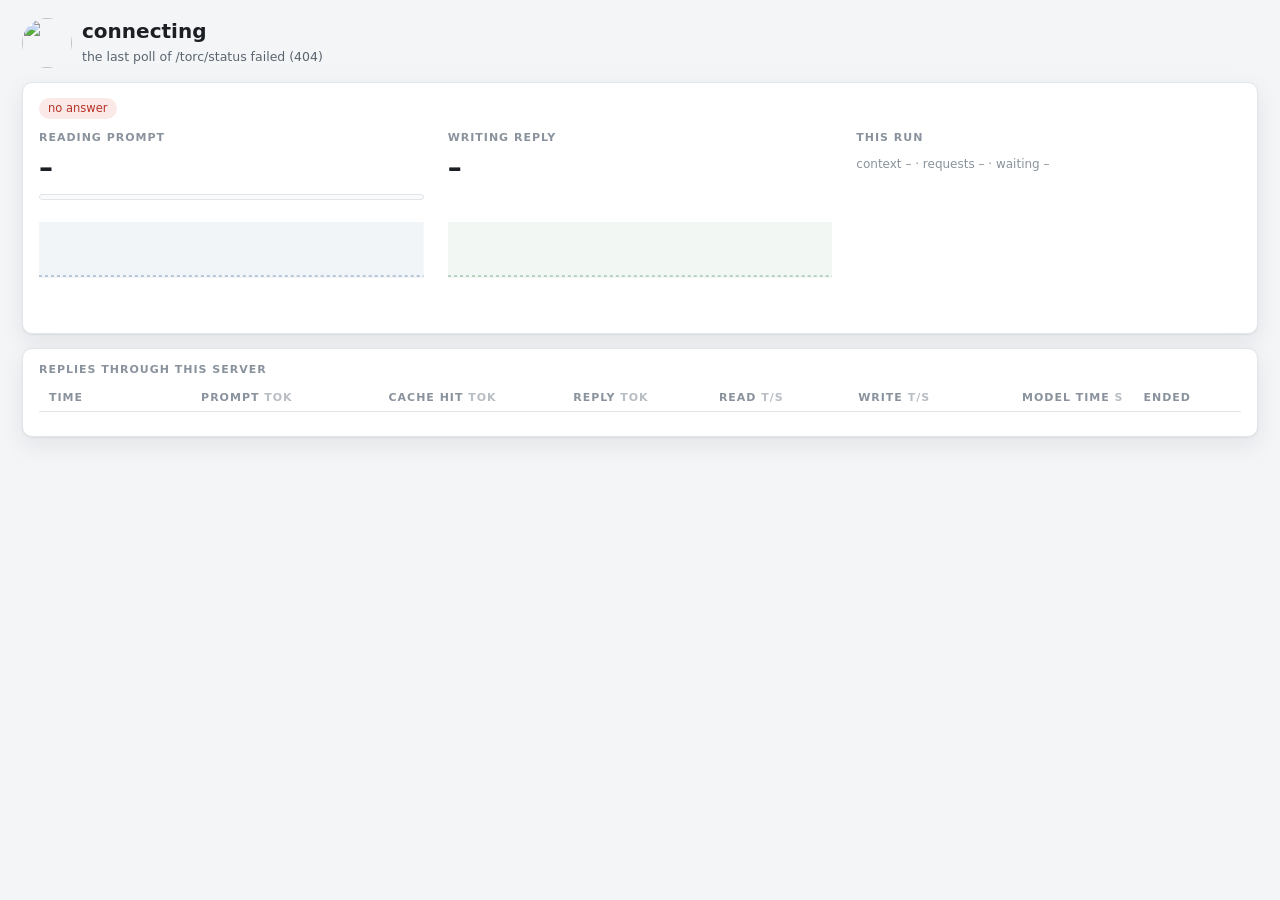
==== commit 66a71f5b: "ToRc 0.1.8 to main" ====
--- a/model/src/chat/status.html
+++ b/model/src/chat/status.html
@@ -10,7 +10,7 @@
 <meta http-equiv="Content-Security-Policy"
       content="default-src 'none'; connect-src 'self'; img-src 'self'; style-src 'unsafe-inline';
            script-src 'unsafe-inline'">
-<title>torc · status</title>
+<title>ToRc · status</title>
 <meta name="viewport" content="width=device-width, initial-scale=1">
 <style>
 /* The colours, fonts and shapes below are the desktop app's own: the values are copied from ui/renderer/styles.css,
@@ -49,7 +49,6 @@
 }
 @keyframes fadein { from { opacity: 0; } to { opacity: 1; } }
 .num, .v { font-variant-numeric: tabular-nums; }
-main { max-width: 1080px; }
 /* the model name and the two lines under it are the page's title block, in the app's own title sizes */
 h1 { font: 600 20px/1.25 var(--display); margin: 0 0 4px; overflow-wrap: anywhere; }
 .sub { color: var(--ink2); font-size: 12.5px; }
@@ -58,7 +57,7 @@
 .brand { display: flex; align-items: center; gap: 10px; }
 /* the app's mark and its round crop at the size a heading read from across a room works at - the app draws it inside
    a window, the page draws the same bytes larger. The size is written here and not left to the file: the mark's own
-   pixels are 96, and a rule CSS cannot parse is not an error page, it is a logo at 96 */
+   pixels are 96, and a rule CSS cannot parse leaves the logo at 96 */
 .brand .mark { width: 50px; height: 50px; display: block; border-radius: 50%; }
 section { background: var(--panel); border: 1px solid var(--line); border-radius: 10px; box-shadow: var(--shadow);
   padding: 14px 16px 16px; margin-top: 14px; }
@@ -74,7 +73,7 @@
 .state { margin-bottom: 12px; }
 /* a metric is a column, and its graph is pushed to the bottom of it: the two graphs are then drawn at the same height
    on the page, which they were not while each card took its own height. What makes the reading card taller is its
-   progress bar, and the honest answer to that is for the other cards to leave the same space empty - a bar is not
+   progress bar, and the answer to that is for the other cards to leave the same space empty - a bar is not
    something a prompt that is not being read has - rather than for their graphs to ride up beside it */
 .metric { flex: 1 1 14rem; min-width: 12rem; display: flex; flex-direction: column; }
 .v { font-size: 1.75rem; font-weight: 600; line-height: 1.15; }
@@ -96,7 +95,7 @@
    number and should not look like the same one. */
 /* the width a graph is drawn at, and the bar over it is drawn at the same width so the two read as two views of one
    prompt. Said once, because a plot that gets wider and leaves its bar behind is the interesting failure */
-:root { --plot: 220px; }
+:root { --plot: 100%; }
 .prog { margin-top: 10px; }
 .bar, #readspark, #writespark { width: var(--plot); max-width: 100%; }
 .bar { height: 6px; background: var(--panel2); border: 1px solid var(--line); border-radius: 999px;
@@ -129,16 +128,18 @@
 th { color: var(--ink3); vertical-align: top; font: 600 11px var(--ui); letter-spacing: .09em;
     text-transform: uppercase; }
 th .u { opacity: .6; }
-td.snip { padding-top: 0; color: var(--ink3); white-space: nowrap; overflow: hidden;
-          text-overflow: ellipsis; max-width: 34rem; }
+/* the end of the request on one line and the start of the reply on the next, each cut to the table's width: on one
+   shared line a long request pushed the reply off the end */
+td.snip { padding-top: 0; color: var(--ink3); max-width: 0; }
+td.snip div { white-space: nowrap; overflow: hidden; text-overflow: ellipsis; }
 /* a request and its text are one entry: the line the shared cell border draws between them reads as another row of
    numbers, so the pair keeps one line under it and none inside */
 tr.pair td { border-bottom: 0; padding-bottom: 2px; }
 /* an address in the same fixed-width face the numbers use: it is compared across rows by eye, and a proportional face
    makes 192.0.2.1 and 192.0.2.7 look the same width apart */
 td.ip { font-family: var(--mono); font-size: 12px; color: var(--ink2); white-space: nowrap; }
-/* A phone is narrower than nine columns: measured at 390px the header row alone wants 744px, so the columns are
-   squeezed to 51-72px each, every header wraps to several lines and the last three columns leave the screen. Below that
+/* A phone is narrower than nine columns: the header row alone is about twice a phone's width, so the columns are
+   squeezed, every header wraps to several lines and the last three columns leave the screen. Below that
    width a reply becomes a small block instead, three lines of labelled values in the same order as the columns. The
    labels are the column headers' own words, carried on each cell as data-l for exactly this case, so nothing gains or
    loses a name between the two layouts and a renamed header has to be renamed in one place. */
@@ -156,12 +157,14 @@
      are the span being looked at. Pinning it leaves the other eight cells to fill the lines below in column order. */
   #replies td[data-l="ended"] { grid-column: 3; grid-row: 1; }
   #replies td[colspan] { grid-column: 1 / -1; }
+  /* the table's width trick for the text lines has no table to take a width from here */
+  #replies td.snip { max-width: none; }
 }
 .off { color: var(--ink3); font-size: 12px; margin-top: 8px; }
 </style>
 <main>
 <div class="brand">
-  <img class="mark" src="/torc/mark.png" alt="">
+  <img class="mark" alt="">
   <div>
     <h1 id="model">connecting</h1>
     <div class="sub" id="engine"></div>
@@ -175,11 +178,11 @@
       <div class="v" id="read">–</div>
       <div class="prog"><div class="bar" id="readbar"><i id="readfill"></i><i id="readpart" class="part"></i></div>
         <div class="pct" id="readpct"></div></div>
-      <svg id="readspark" width="220" height="38" viewBox="0 0 220 38" preserveAspectRatio="none"></svg>
+      <svg id="readspark" width="220" height="56" viewBox="0 0 220 56" preserveAspectRatio="none"></svg>
       <div class="s" id="readsub"></div></div>
     <div class="metric"><div class="k">writing reply</div>
       <div class="v" id="write">–</div>
-      <svg id="writespark" width="220" height="38" viewBox="0 0 220 38" preserveAspectRatio="none"></svg>
+      <svg id="writespark" width="220" height="56" viewBox="0 0 220 56" preserveAspectRatio="none"></svg>
       <div class="s" id="writesub"></div></div>
     <div class="metric"><div class="k">this run</div>
       <div class="s" id="run">context – · requests – · waiting –</div></div>
@@ -202,14 +205,22 @@
 // The whole page is one poll of one address. Every rate on it is a number the server measured over a named interval:
 // the rate of the block being read, the span the reply's last tokens were written in, the seconds a prompt has been
 // reading. The page divides nothing that the server has not already timed, and where it does divide - the average over
-// a prompt so far - it says that is what it shows. The graphs are the last minute of those readings, newest at the
-// right, history flowing right to left.
-const AT = 60;                    // seconds of history in the graphs
-const H = {read: [], write: []};  // [epoch_seconds, value], trimmed to AT
+// a prompt so far - it says that is what it shows. The graphs are the last five minutes the server spent reading or
+// writing, newest at the right. Idle time is left out, so a finished reply stays on the graph until the next one.
+const AT = 300;                   // seconds of busy time in the graphs
+const H = {read: [], write: []};  // [busy-clock seconds, value], trimmed to AT
 const TOP = {};                   // top of each graph's scale, held between polls because it is approached, not reset
 // When each series began, kept even after the window has moved past it: the edge drawn at the start of a series
 // belongs to that moment, and once it has scrolled out at the left there is nothing there to close.
 const BEGUN = {read: 0, write: 0};
+// the graphs' clock: it runs only while the server is busy, and for the poll that sees it stop
+let V = 0, lastPoll = null, wasBusy = false;
+function tick(busy) {
+  const t = Date.now() / 1000;
+  if (lastPoll !== null && (busy || wasBusy)) V += t - lastPoll;
+  lastPoll = t;
+  wasBusy = busy;
+}
 const $ = (id) => document.getElementById(id);
 const num = (n, d = 0) => (Number.isFinite(n) ? n.toLocaleString(undefined, {maximumFractionDigits: d}) : "–");
 // One clock on this page, 24-hour, whatever the browser's locale is set to. The times in that table are read next to
@@ -218,8 +229,12 @@
 const clock = (epoch) => new Date(epoch * 1000).toLocaleTimeString(undefined, {hour12: false});
 
 function spark(which, id, color) {
-  const now = Date.now() / 1000, pts = H[which].filter((p) => now - p[0] <= AT);
-  const svg = $(id), w = +svg.getAttribute("width"), h = +svg.getAttribute("height");
+  const now = V, pts = H[which].filter((p) => now - p[0] <= AT);
+  // drawn at the width the card gives it, so the plot is as wide as the window allows and stays sharp
+  const svg = $(id), h = +svg.getAttribute("height");
+  const w = Math.max(60, Math.round(svg.getBoundingClientRect().width) || +svg.getAttribute("width"));
+  svg.setAttribute("width", w);
+  svg.setAttribute("viewBox", `0 0 ${w} ${h}`);
   const vals = pts.map((p) => p[1]);
   const hi = Math.max(...vals, 1), lo = Math.min(...vals, hi);
   // a series that never moves has no height to scale against, and a line pinned to the top of the frame reads as
@@ -244,7 +259,7 @@
   // bottom edge is cut in half by the frame, where it looks like a plot that stopped rather than a machine that is
   // idle - which is the one thing a person watching it needs to be able to tell apart.
   const x = (t) => w - ((now - t) / AT) * w;
-  // the box is 38 units for 30 of scale: 6 of air under the numbers above it and 2 inside its bottom edge. Both live
+  // the box is 56 units for 48 of scale: 6 of air under the numbers above it and 2 inside its bottom edge. Both live
   // in the drawing, because anything the box grows by in CSS takes the bottom of the plot away first.
   const y = (v) => 6 + (1 - v / top) * (h - 8);
   const xy = pts.map(([t, v]) => `${x(t)},${y(v)}`).join(" ");
@@ -299,7 +314,7 @@
 }
 
 function push(which, value) {
-  const now = Date.now() / 1000;
+  const now = V;
   if (!H[which].length) BEGUN[which] = now;
   H[which].push([now, value]);
   while (H[which].length && now - H[which][0][0] > AT) H[which].shift();
@@ -375,12 +390,9 @@
   // prompt counter rather than by a state the server would have to keep for itself
   const prefill = running && live.prompt_tokens > 0;
   // the rate of the block being read is the server's own measurement, and it is the number that tells a reader
-  // whether this prefill is going well right now. Beside it the reading since this prompt's first block ended: both
-  // points of that span are measured, and it leaves out the block that begins a prompt, which pays for the machine
-  // coming back to the model and yields no tokens until it is over. The average over the whole prompt is not shown:
-  // on the 24,501-token prompt an agent sends for a two-letter message, that first block is most of what the number
-  // would be measuring, and a reader watching a run wants the speed of the run. The span runs between two of the
-  // engine's own reports, so this number moves once a block, like the one above it, and not once a second.
+  // whether this prefill is going well right now. Under it, the average since this prompt's first block ended, both
+  // ends of which the engine measured: tokens over seconds would keep counting seconds between two blocks and sag
+  // with every poll. Once the prompt is read, the line under the tile is the whole prompt's speed, as the API gives it
   const now = prefill ? (live.prompt_rate || 0) : 0;
   // the engine only measures a block once it has finished one, so at a long context this rate can be minutes old
   const ageS = prefill ? live.prompt_rate_age_s : null;
@@ -399,14 +411,13 @@
   // graph, where a flat line off a finished reply would read as a rate that held.
   const last = (d.replies || [])[0] || null;
   const lastWrite = last ? rate(last.output, last.output_seconds) : 0;
-  // a prompt's reading speed is its engine-measured span after the first block ended, not its whole seconds: the
-  // time before the first block ends is the machine coming back to the model, and it is a third of a long prompt.
-  // A prompt read in one block has no span between two readings - there the whole prompt is that block, and the
-  // pair over the whole prompt is the same reading.
-  const readRate = (r) => !r ? 0 : (r.reading_seconds > 0 ? rate(r.reading_tokens, r.reading_seconds)
-                                                          : rate(r.prompt, r.prompt_seconds));
+  // a prompt's reading speed: the tokens read over the seconds reading them, the figure the API's timings give
+  const readRate = (r) => (r ? rate(r.prompt, r.prompt_seconds) : 0);
   const lastRead = readRate(last);
-  push("read", read); push("write", write);
+  // the graphs take a sample while the server is busy, and one more as it stops, so a run ends on its line at 0
+  const was = wasBusy;
+  tick(running);
+  if (running || was) { push("read", read); push("write", write); }
   $("read").textContent = read ? `${num(read, 1)} tok/s` : "–";
   // a rate that has not moved for minutes is shown dimmed rather than dropped: it is the speed the last block of
   // this prompt was read at, which is the best guess at the one being read, but it is not a number that is moving
@@ -442,12 +453,13 @@
   // name, and the dash says that better than a sentence about why not.
   $("readsub").innerHTML = prefill
     ? `${num(live.prompt_done)} of ${num(live.prompt_tokens)} tokens<br>`
-      + (since ? `avg ${num(since, 1)} tok/s whole prompt` : "–")
+      + (since ? `avg ${num(since, 1)} tok/s since the first block` : "–")
     : running ? "reading nothing"
-      // once a prompt has been read there is a speed to name; before the first one there is nothing to say. The
-      // token count is the one the rate is taken over, so the two numbers name the same span.
-      : (lastRead ? `last prompt read: ${num(last.reading_seconds > 0 ? last.reading_tokens : last.prompt)}`
-        + ` tokens at avg ${num(lastRead, 1)} tok/s whole prompt` : "idle");
+      // the last prompt in the table's own numbers: its size, the part that came from cache, and the speed the rest
+      // was read at
+      : (lastRead ? `last prompt: ${num(last.prompt_total)} tokens`
+        + (last.cached ? `, ${num(last.cached)} from cache` : "")
+        + `, read at ${num(lastRead, 1)} tok/s` : "idle");
   $("write").textContent = write ? `${num(write, 1)} tok/s` : "–";
   $("writesub").textContent = running
     ? (prefill
@@ -482,10 +494,10 @@
     + `<td class="n" data-l="write t/s">${num(rate(r.output, r.output_seconds), 1)}</td>`
     + `<td class="n" data-l="model time s">${num(r.prompt_seconds + r.output_seconds, 1)} s</td>`
     + `<td data-l="ended">${r.finish}</td></tr>`
-    + (snip ? `<tr><td class="snip" colspan="${cols}">← ${esc(r.asked)} → `
+    + (snip ? `<tr><td class="snip" colspan="${cols}"><div>← ${esc(r.asked)}</div><div>→ `
         // a thinking model whose cap stopped it before it answered: what follows is what it thought, and the page
         // says so instead of letting it read as the answer
-        + (r.thinking ? "<em>thinking:</em> " : "") + esc(r.reply) + "</td></tr>" : "");
+        + (r.thinking ? "<em>thinking:</em> " : "") + esc(r.reply) + "</div></td></tr>" : "");
   }).join("");
   $("replies").tBodies[0].innerHTML = rows || `<tr><td colspan="${cols}" class="off">nothing yet</td></tr>`;
   $("notext").textContent = d.text ? "" : "the text of a request and its reply is not shown: TORC_STATUS_TEXT is off";
@@ -493,6 +505,10 @@
 
 const esc = (s) => String(s || "").replace(/[&<>"]/g, (c) => (
   {"&": "&amp;", "<": "&lt;", ">": "&gt;", '"': "&quot;"}[c]));
+
+// with TORC_STATUS_KEY on, another machine's browser asks for the key once, in its own login box, and sends it with
+// both of these from then on
+document.querySelector("img.mark").src = "/torc/mark.png";
 
 async function poll() {
   try {
